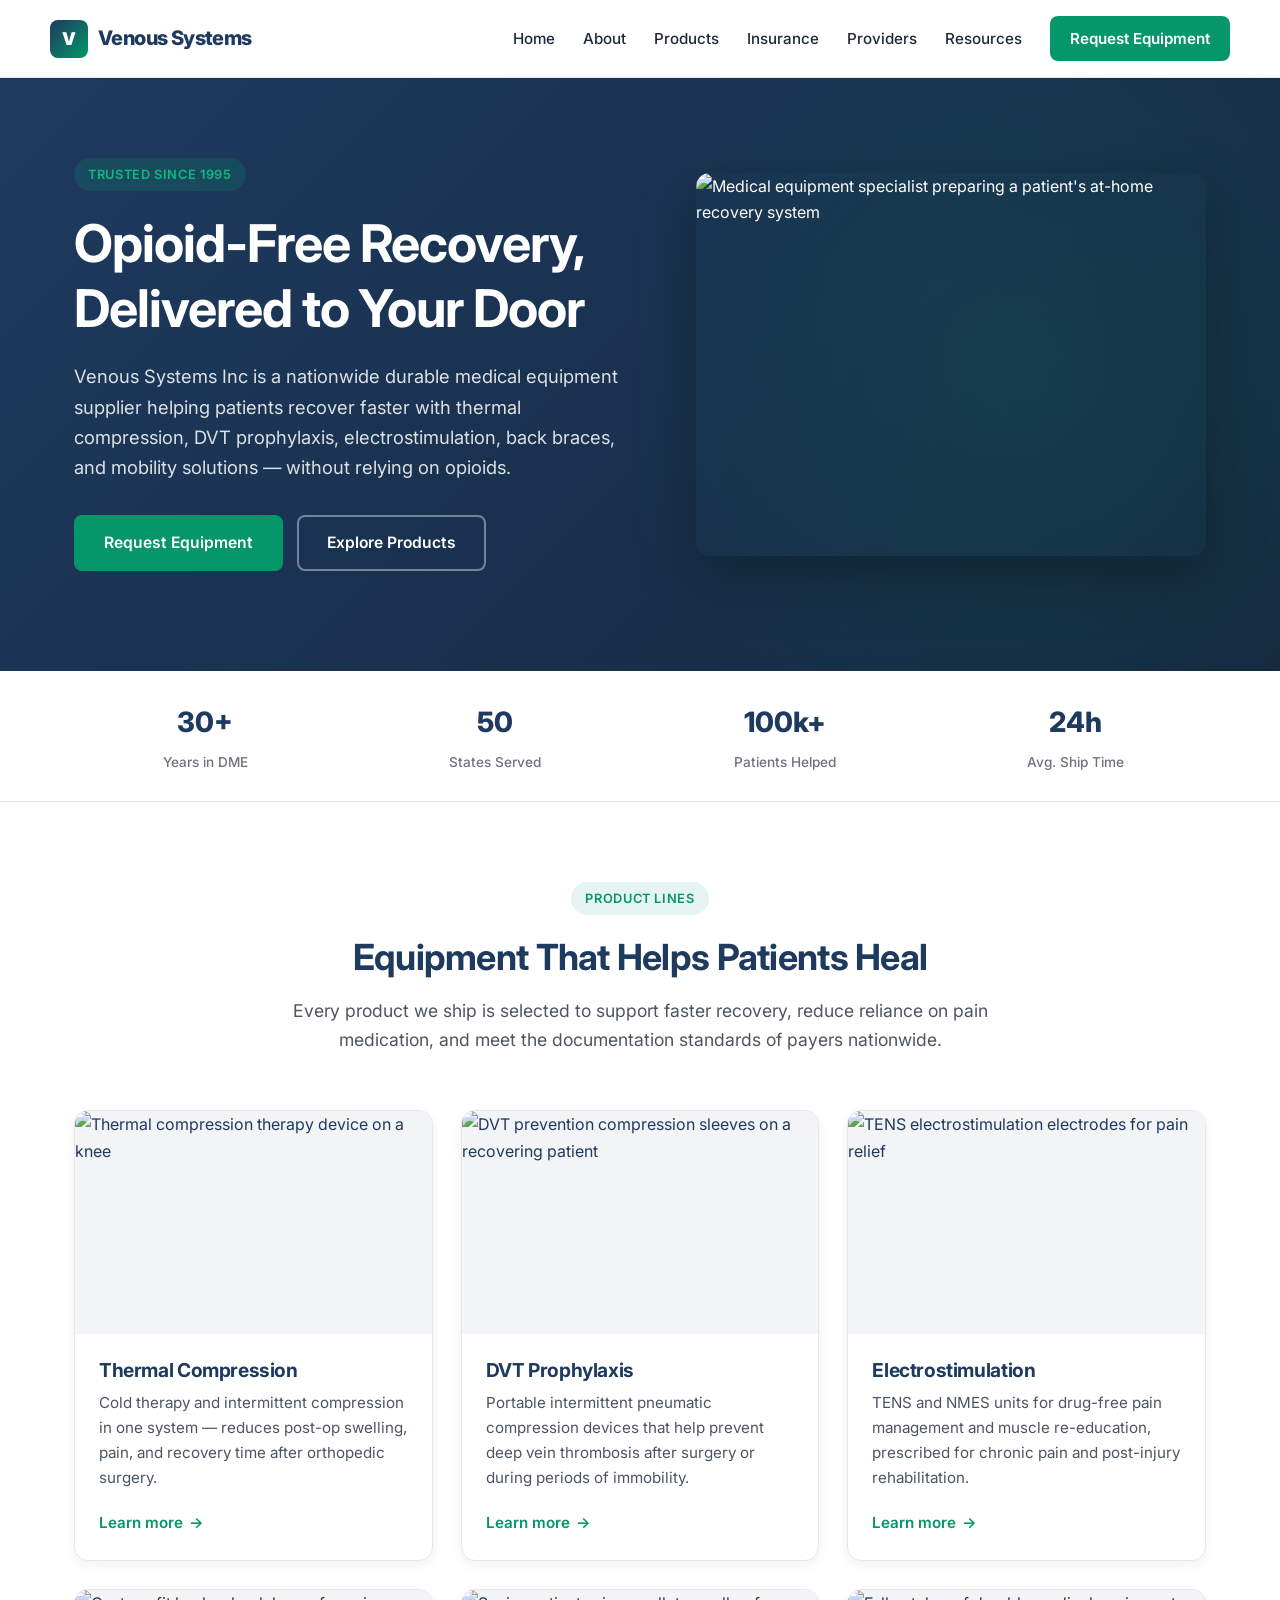
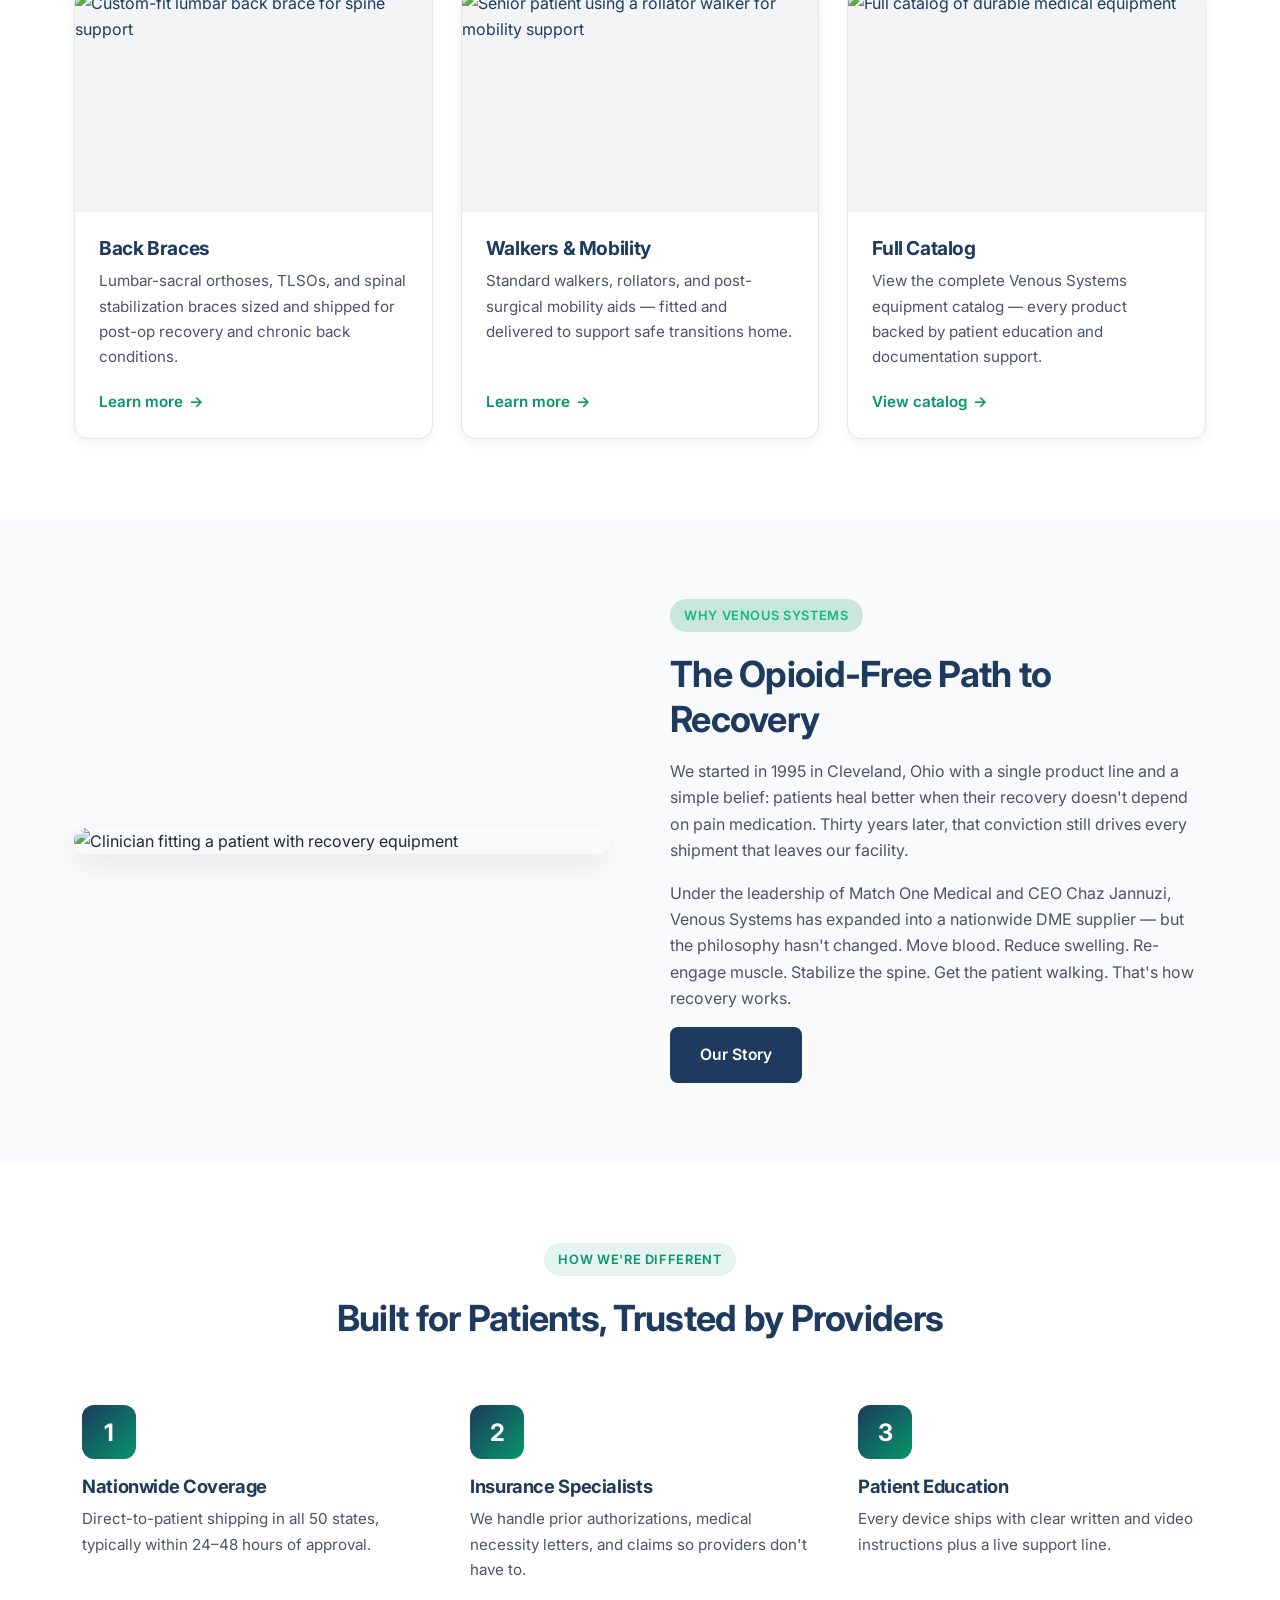
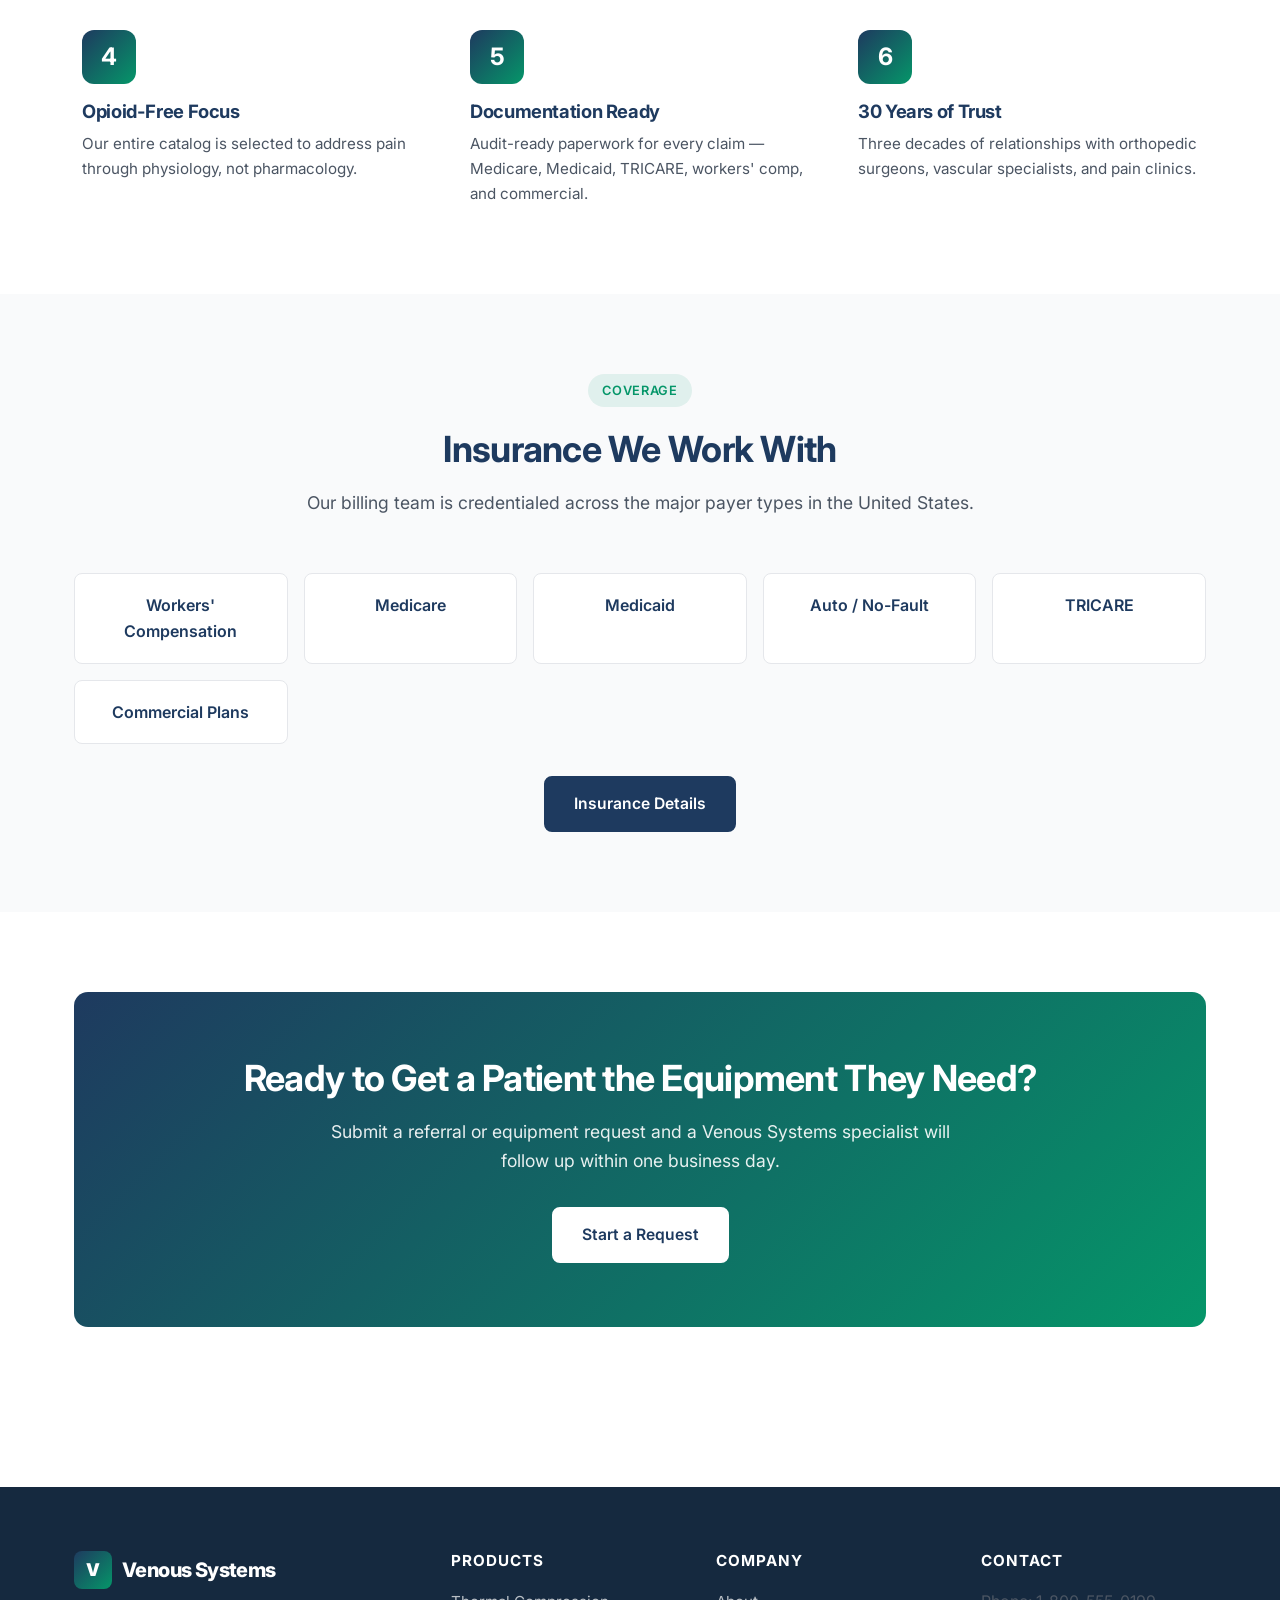
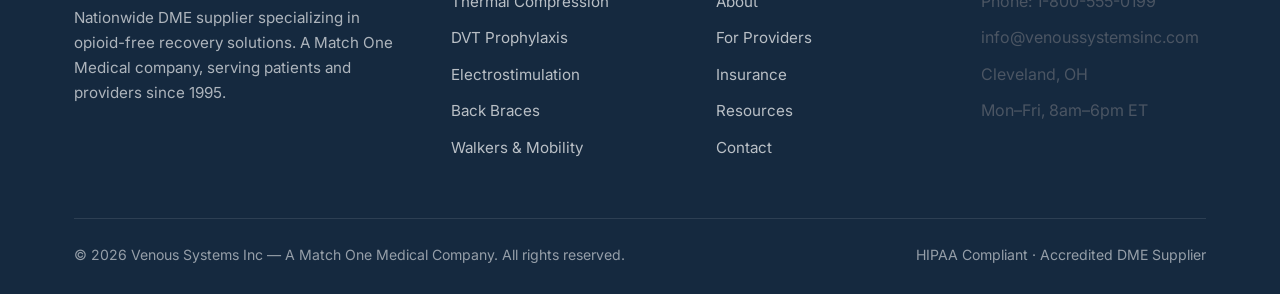
==== index.html @ 70a42956 "Add complete Venous Systems website - 12 pages, CSS, JS, SEO, Vercel config Co-Authored-By: Claude O" ====
<!DOCTYPE html>
<html lang="en">
<head>
<meta charset="UTF-8">
<meta name="viewport" content="width=device-width, initial-scale=1.0">
<title>Venous Systems Inc | Nationwide DME Supplier — Thermal Compression, DVT, TENS</title>
<meta name="description" content="Venous Systems Inc is a nationwide durable medical equipment (DME) supplier specializing in thermal compression, DVT prophylaxis, electrostimulation, back braces, and walkers. Opioid-free recovery solutions since 1995.">
<meta name="keywords" content="DME supplier, durable medical equipment, thermal compression therapy, DVT prophylaxis, TENS unit, NMES, back braces, walkers, workers comp DME, Medicare DME, opioid-free recovery">
<meta name="robots" content="index, follow">
<meta name="author" content="Venous Systems Inc">
<link rel="canonical" href="https://venoussystemsinc.com/">

<meta property="og:type" content="website">
<meta property="og:url" content="https://venoussystemsinc.com/">
<meta property="og:title" content="Venous Systems Inc | Nationwide DME Supplier">
<meta property="og:description" content="Opioid-free recovery solutions. Thermal compression, DVT prophylaxis, TENS/NMES, back braces, and walkers delivered nationwide.">
<meta property="og:image" content="https://images.unsplash.com/photo-1581595220892-b0739db3ba8c?w=1200&q=80">

<meta name="twitter:card" content="summary_large_image">
<meta name="twitter:title" content="Venous Systems Inc | Nationwide DME Supplier">
<meta name="twitter:description" content="Opioid-free recovery solutions for patients and providers nationwide.">
<meta name="twitter:image" content="https://images.unsplash.com/photo-1581595220892-b0739db3ba8c?w=1200&q=80">

<link rel="preconnect" href="https://fonts.googleapis.com">
<link rel="preconnect" href="https://fonts.gstatic.com" crossorigin>
<link href="https://fonts.googleapis.com/css2?family=Inter:wght@400;500;600;700;800&display=swap" rel="stylesheet">
<link rel="stylesheet" href="/css/style.css">

<script type="application/ld+json">
{
  "@context": "https://schema.org",
  "@type": "MedicalBusiness",
  "name": "Venous Systems Inc",
  "alternateName": "Venous Systems",
  "url": "https://venoussystemsinc.com",
  "logo": "https://venoussystemsinc.com/images/logo.png",
  "description": "Nationwide durable medical equipment supplier specializing in thermal compression, DVT prophylaxis, electrostimulation, back braces, and walkers.",
  "foundingDate": "1995",
  "foundingLocation": {
    "@type": "Place",
    "address": {
      "@type": "PostalAddress",
      "addressLocality": "Cleveland",
      "addressRegion": "OH",
      "addressCountry": "US"
    }
  },
  "parentOrganization": {
    "@type": "Organization",
    "name": "Match One Medical"
  },
  "areaServed": {
    "@type": "Country",
    "name": "United States"
  },
  "telephone": "+1-800-555-0199",
  "email": "info@venoussystemsinc.com",
  "medicalSpecialty": ["Orthopedics", "Vascular", "PhysicalTherapy", "PainManagement"]
}
</script>
</head>
<body>

<header class="header">
  <div class="container header-inner">
    <a href="/" class="logo">
      <span class="logo-mark">V</span>
      <span>Venous Systems</span>
    </a>
    <button class="menu-toggle" aria-label="Toggle menu" aria-expanded="false">
      <span></span><span></span><span></span>
    </button>
    <nav class="nav" aria-label="Main navigation">
      <a href="/">Home</a>
      <a href="/about/">About</a>
      <a href="/products/">Products</a>
      <a href="/insurance/">Insurance</a>
      <a href="/providers/">Providers</a>
      <a href="/blog/">Resources</a>
      <a href="/contact/" class="cta">Request Equipment</a>
    </nav>
  </div>
</header>

<section class="hero">
  <div class="container hero-inner">
    <div>
      <span class="eyebrow">Trusted Since 1995</span>
      <h1>Opioid-Free Recovery, Delivered to Your Door</h1>
      <p class="lead">Venous Systems Inc is a nationwide durable medical equipment supplier helping patients recover faster with thermal compression, DVT prophylaxis, electrostimulation, back braces, and mobility solutions — without relying on opioids.</p>
      <div class="hero-cta">
        <a href="/contact/" class="btn btn-primary">Request Equipment</a>
        <a href="/products/" class="btn btn-outline">Explore Products</a>
      </div>
    </div>
    <div class="hero-image">
      <img src="https://images.unsplash.com/photo-1631815587646-b85a1bb027e1?w=900&q=80" alt="Medical equipment specialist preparing a patient's at-home recovery system" loading="eager">
    </div>
  </div>
</section>

<div class="trust-bar">
  <div class="container trust-bar-inner">
    <div class="trust-item">
      <span class="stat">30+</span>
      <span class="label">Years in DME</span>
    </div>
    <div class="trust-item">
      <span class="stat">50</span>
      <span class="label">States Served</span>
    </div>
    <div class="trust-item">
      <span class="stat">100k+</span>
      <span class="label">Patients Helped</span>
    </div>
    <div class="trust-item">
      <span class="stat">24h</span>
      <span class="label">Avg. Ship Time</span>
    </div>
  </div>
</div>

<section class="section">
  <div class="container">
    <div class="section-header">
      <span class="eyebrow">Product Lines</span>
      <h2>Equipment That Helps Patients Heal</h2>
      <p>Every product we ship is selected to support faster recovery, reduce reliance on pain medication, and meet the documentation standards of payers nationwide.</p>
    </div>

    <div class="product-grid">
      <a href="/products/thermal-compression/" class="product-card">
        <div class="product-card-image">
          <img src="https://images.unsplash.com/photo-1532938911079-1b06ac7ceec7?w=600&q=80" alt="Thermal compression therapy device on a knee">
        </div>
        <div class="product-card-body">
          <h3>Thermal Compression</h3>
          <p>Cold therapy and intermittent compression in one system — reduces post-op swelling, pain, and recovery time after orthopedic surgery.</p>
          <span class="arrow-link">Learn more</span>
        </div>
      </a>

      <a href="/products/dvt-prophylaxis/" class="product-card">
        <div class="product-card-image">
          <img src="https://images.unsplash.com/photo-1559757175-5700dde675bc?w=600&q=80" alt="DVT prevention compression sleeves on a recovering patient">
        </div>
        <div class="product-card-body">
          <h3>DVT Prophylaxis</h3>
          <p>Portable intermittent pneumatic compression devices that help prevent deep vein thrombosis after surgery or during periods of immobility.</p>
          <span class="arrow-link">Learn more</span>
        </div>
      </a>

      <a href="/products/electrostimulation/" class="product-card">
        <div class="product-card-image">
          <img src="https://images.unsplash.com/photo-1576091160550-2173dba999ef?w=600&q=80" alt="TENS electrostimulation electrodes for pain relief">
        </div>
        <div class="product-card-body">
          <h3>Electrostimulation</h3>
          <p>TENS and NMES units for drug-free pain management and muscle re-education, prescribed for chronic pain and post-injury rehabilitation.</p>
          <span class="arrow-link">Learn more</span>
        </div>
      </a>

      <a href="/products/back-braces/" class="product-card">
        <div class="product-card-image">
          <img src="https://images.unsplash.com/photo-1606101273945-e9eba91c0dc4?w=600&q=80" alt="Custom-fit lumbar back brace for spine support">
        </div>
        <div class="product-card-body">
          <h3>Back Braces</h3>
          <p>Lumbar-sacral orthoses, TLSOs, and spinal stabilization braces sized and shipped for post-op recovery and chronic back conditions.</p>
          <span class="arrow-link">Learn more</span>
        </div>
      </a>

      <a href="/products/walkers/" class="product-card">
        <div class="product-card-image">
          <img src="https://images.unsplash.com/photo-1559131397-f94da358f7ca?w=600&q=80" alt="Senior patient using a rollator walker for mobility support">
        </div>
        <div class="product-card-body">
          <h3>Walkers & Mobility</h3>
          <p>Standard walkers, rollators, and post-surgical mobility aids — fitted and delivered to support safe transitions home.</p>
          <span class="arrow-link">Learn more</span>
        </div>
      </a>

      <a href="/products/" class="product-card">
        <div class="product-card-image">
          <img src="https://images.unsplash.com/photo-1505751172876-fa1923c5c528?w=600&q=80" alt="Full catalog of durable medical equipment">
        </div>
        <div class="product-card-body">
          <h3>Full Catalog</h3>
          <p>View the complete Venous Systems equipment catalog — every product backed by patient education and documentation support.</p>
          <span class="arrow-link">View catalog</span>
        </div>
      </a>
    </div>
  </div>
</section>

<section class="section section-alt">
  <div class="container">
    <div class="two-col">
      <img src="https://images.unsplash.com/photo-1576091160399-112ba8d25d1d?w=800&q=80" alt="Clinician fitting a patient with recovery equipment">
      <div>
        <span class="eyebrow">Why Venous Systems</span>
        <h2>The Opioid-Free Path to Recovery</h2>
        <p>We started in 1995 in Cleveland, Ohio with a single product line and a simple belief: patients heal better when their recovery doesn't depend on pain medication. Thirty years later, that conviction still drives every shipment that leaves our facility.</p>
        <p>Under the leadership of Match One Medical and CEO Chaz Jannuzi, Venous Systems has expanded into a nationwide DME supplier — but the philosophy hasn't changed. Move blood. Reduce swelling. Re-engage muscle. Stabilize the spine. Get the patient walking. That's how recovery works.</p>
        <a href="/about/" class="btn btn-secondary">Our Story</a>
      </div>
    </div>
  </div>
</section>

<section class="section">
  <div class="container">
    <div class="section-header">
      <span class="eyebrow">How We're Different</span>
      <h2>Built for Patients, Trusted by Providers</h2>
    </div>

    <div class="features">
      <div class="feature">
        <div class="feature-icon">1</div>
        <h3>Nationwide Coverage</h3>
        <p>Direct-to-patient shipping in all 50 states, typically within 24–48 hours of approval.</p>
      </div>
      <div class="feature">
        <div class="feature-icon">2</div>
        <h3>Insurance Specialists</h3>
        <p>We handle prior authorizations, medical necessity letters, and claims so providers don't have to.</p>
      </div>
      <div class="feature">
        <div class="feature-icon">3</div>
        <h3>Patient Education</h3>
        <p>Every device ships with clear written and video instructions plus a live support line.</p>
      </div>
      <div class="feature">
        <div class="feature-icon">4</div>
        <h3>Opioid-Free Focus</h3>
        <p>Our entire catalog is selected to address pain through physiology, not pharmacology.</p>
      </div>
      <div class="feature">
        <div class="feature-icon">5</div>
        <h3>Documentation Ready</h3>
        <p>Audit-ready paperwork for every claim — Medicare, Medicaid, TRICARE, workers' comp, and commercial.</p>
      </div>
      <div class="feature">
        <div class="feature-icon">6</div>
        <h3>30 Years of Trust</h3>
        <p>Three decades of relationships with orthopedic surgeons, vascular specialists, and pain clinics.</p>
      </div>
    </div>
  </div>
</section>

<section class="section section-alt">
  <div class="container">
    <div class="section-header">
      <span class="eyebrow">Coverage</span>
      <h2>Insurance We Work With</h2>
      <p>Our billing team is credentialed across the major payer types in the United States.</p>
    </div>
    <div class="insurance-bar">
      <div class="insurance-pill">Workers' Compensation</div>
      <div class="insurance-pill">Medicare</div>
      <div class="insurance-pill">Medicaid</div>
      <div class="insurance-pill">Auto / No-Fault</div>
      <div class="insurance-pill">TRICARE</div>
      <div class="insurance-pill">Commercial Plans</div>
    </div>
    <div style="text-align:center; margin-top:32px;">
      <a href="/insurance/" class="btn btn-secondary">Insurance Details</a>
    </div>
  </div>
</section>

<section class="section">
  <div class="container">
    <div class="cta-block">
      <h2>Ready to Get a Patient the Equipment They Need?</h2>
      <p>Submit a referral or equipment request and a Venous Systems specialist will follow up within one business day.</p>
      <a href="/contact/" class="btn btn-primary">Start a Request</a>
    </div>
  </div>
</section>

<footer class="footer">
  <div class="container">
    <div class="footer-grid">
      <div class="footer-brand">
        <div class="logo">
          <span class="logo-mark">V</span>
          <span>Venous Systems</span>
        </div>
        <p>Nationwide DME supplier specializing in opioid-free recovery solutions. A Match One Medical company, serving patients and providers since 1995.</p>
      </div>
      <div>
        <h4>Products</h4>
        <ul>
          <li><a href="/products/thermal-compression/">Thermal Compression</a></li>
          <li><a href="/products/dvt-prophylaxis/">DVT Prophylaxis</a></li>
          <li><a href="/products/electrostimulation/">Electrostimulation</a></li>
          <li><a href="/products/back-braces/">Back Braces</a></li>
          <li><a href="/products/walkers/">Walkers & Mobility</a></li>
        </ul>
      </div>
      <div>
        <h4>Company</h4>
        <ul>
          <li><a href="/about/">About</a></li>
          <li><a href="/providers/">For Providers</a></li>
          <li><a href="/insurance/">Insurance</a></li>
          <li><a href="/blog/">Resources</a></li>
          <li><a href="/contact/">Contact</a></li>
        </ul>
      </div>
      <div>
        <h4>Contact</h4>
        <ul>
          <li>Phone: 1-800-555-0199</li>
          <li>info@venoussystemsinc.com</li>
          <li>Cleveland, OH</li>
          <li>Mon–Fri, 8am–6pm ET</li>
        </ul>
      </div>
    </div>
    <div class="footer-bottom">
      <span>© <span class="current-year">2026</span> Venous Systems Inc — A Match One Medical Company. All rights reserved.</span>
      <span>HIPAA Compliant · Accredited DME Supplier</span>
    </div>
  </div>
</footer>

<script src="/js/main.js"></script>
</body>
</html>
---- css/style.css ----
/* Venous Systems Inc - Main Stylesheet */

:root {
  --primary: #1e3a5f;
  --primary-dark: #15293f;
  --primary-light: #2c547f;
  --accent: #059669;
  --accent-dark: #047857;
  --accent-light: #10b981;
  --text: #1f2937;
  --text-light: #4b5563;
  --muted: #6b7280;
  --bg: #ffffff;
  --bg-alt: #f9fafb;
  --bg-soft: #f3f4f6;
  --border: #e5e7eb;
  --shadow-sm: 0 1px 2px rgba(0,0,0,0.04);
  --shadow: 0 4px 12px rgba(0,0,0,0.06);
  --shadow-lg: 0 10px 30px rgba(0,0,0,0.08);
  --radius: 8px;
  --radius-lg: 14px;
  --container: 1180px;
  --font: 'Inter', -apple-system, BlinkMacSystemFont, 'Segoe UI', Roboto, sans-serif;
}

* { margin: 0; padding: 0; box-sizing: border-box; }

html { scroll-behavior: smooth; -webkit-text-size-adjust: 100%; }

body {
  font-family: var(--font);
  color: var(--text);
  background: var(--bg);
  line-height: 1.65;
  font-size: 16px;
  -webkit-font-smoothing: antialiased;
  -moz-osx-font-smoothing: grayscale;
}

img { max-width: 100%; height: auto; display: block; }

a { color: var(--primary); text-decoration: none; transition: color 0.2s; }
a:hover { color: var(--accent); }

.container {
  max-width: var(--container);
  margin: 0 auto;
  padding: 0 24px;
}

h1, h2, h3, h4, h5, h6 {
  font-weight: 700;
  line-height: 1.25;
  color: var(--primary);
  letter-spacing: -0.02em;
}

h1 { font-size: clamp(2rem, 4.5vw, 3.25rem); margin-bottom: 1rem; }
h2 { font-size: clamp(1.6rem, 3vw, 2.25rem); margin-bottom: 1rem; }
h3 { font-size: 1.35rem; margin-bottom: 0.75rem; }
h4 { font-size: 1.1rem; margin-bottom: 0.5rem; }

p { margin-bottom: 1rem; color: var(--text-light); }

ul, ol { margin: 0 0 1rem 1.25rem; color: var(--text-light); }
li { margin-bottom: 0.4rem; }

/* ---------- HEADER ---------- */
.header {
  background: #fff;
  border-bottom: 1px solid var(--border);
  position: sticky;
  top: 0;
  z-index: 100;
  box-shadow: var(--shadow-sm);
}

.header-inner {
  display: flex;
  align-items: center;
  justify-content: space-between;
  padding: 16px 0;
}

.logo {
  display: flex;
  align-items: center;
  gap: 10px;
  font-weight: 800;
  font-size: 1.25rem;
  color: var(--primary);
  letter-spacing: -0.03em;
}

.logo-mark {
  width: 38px;
  height: 38px;
  background: linear-gradient(135deg, var(--primary), var(--accent));
  border-radius: 8px;
  display: flex;
  align-items: center;
  justify-content: center;
  color: #fff;
  font-weight: 900;
  font-size: 1.1rem;
}

.nav { display: flex; align-items: center; gap: 28px; }

.nav a {
  color: var(--text);
  font-weight: 500;
  font-size: 0.95rem;
  position: relative;
}

.nav a:hover { color: var(--primary); }

.nav .cta {
  background: var(--accent);
  color: #fff;
  padding: 10px 20px;
  border-radius: var(--radius);
  font-weight: 600;
}

.nav .cta:hover {
  background: var(--accent-dark);
  color: #fff;
}

.menu-toggle {
  display: none;
  background: none;
  border: none;
  cursor: pointer;
  padding: 8px;
}

.menu-toggle span {
  display: block;
  width: 24px;
  height: 2px;
  background: var(--primary);
  margin: 5px 0;
  transition: 0.3s;
}

/* ---------- BUTTONS ---------- */
.btn {
  display: inline-block;
  padding: 13px 28px;
  border-radius: var(--radius);
  font-weight: 600;
  font-size: 0.98rem;
  transition: all 0.2s;
  border: 2px solid transparent;
  cursor: pointer;
  text-align: center;
}

.btn-primary {
  background: var(--accent);
  color: #fff;
  border-color: var(--accent);
}
.btn-primary:hover {
  background: var(--accent-dark);
  border-color: var(--accent-dark);
  color: #fff;
  transform: translateY(-1px);
  box-shadow: var(--shadow);
}

.btn-outline {
  background: transparent;
  color: #fff;
  border-color: rgba(255,255,255,0.4);
}
.btn-outline:hover {
  background: rgba(255,255,255,0.1);
  border-color: #fff;
  color: #fff;
}

.btn-secondary {
  background: var(--primary);
  color: #fff;
  border-color: var(--primary);
}
.btn-secondary:hover {
  background: var(--primary-dark);
  color: #fff;
}

/* ---------- HERO ---------- */
.hero {
  background: linear-gradient(135deg, var(--primary) 0%, var(--primary-dark) 100%);
  color: #fff;
  padding: 80px 0 100px;
  position: relative;
  overflow: hidden;
}

.hero::before {
  content: '';
  position: absolute;
  top: -50%;
  right: -10%;
  width: 60%;
  height: 200%;
  background: radial-gradient(circle, rgba(5,150,105,0.15) 0%, transparent 60%);
  pointer-events: none;
}

.hero-inner {
  display: grid;
  grid-template-columns: 1.1fr 1fr;
  gap: 60px;
  align-items: center;
  position: relative;
}

.hero h1 { color: #fff; margin-bottom: 1.25rem; }

.hero .lead {
  font-size: 1.15rem;
  color: rgba(255,255,255,0.85);
  margin-bottom: 2rem;
  max-width: 560px;
}

.hero-cta { display: flex; gap: 14px; flex-wrap: wrap; }

.hero-image {
  border-radius: var(--radius-lg);
  overflow: hidden;
  box-shadow: 0 20px 60px rgba(0,0,0,0.3);
}

.hero-image img {
  width: 100%;
  height: 100%;
  object-fit: cover;
  aspect-ratio: 4/3;
}

.eyebrow {
  display: inline-block;
  background: rgba(5,150,105,0.2);
  color: var(--accent-light);
  padding: 6px 14px;
  border-radius: 999px;
  font-size: 0.8rem;
  font-weight: 600;
  letter-spacing: 0.05em;
  text-transform: uppercase;
  margin-bottom: 1.25rem;
}

/* ---------- SECTIONS ---------- */
.section { padding: 80px 0; }
.section-alt { background: var(--bg-alt); }

.section-header {
  text-align: center;
  max-width: 720px;
  margin: 0 auto 56px;
}

.section-header .eyebrow {
  background: rgba(5,150,105,0.1);
  color: var(--accent);
}

.section-header p {
  font-size: 1.1rem;
  margin-top: 0.5rem;
}

/* ---------- TRUST BAR ---------- */
.trust-bar {
  background: #fff;
  border-bottom: 1px solid var(--border);
  padding: 28px 0;
}

.trust-bar-inner {
  display: grid;
  grid-template-columns: repeat(4, 1fr);
  gap: 28px;
  text-align: center;
}

.trust-item {
  display: flex;
  flex-direction: column;
  align-items: center;
  gap: 6px;
}

.trust-item .stat {
  font-size: 1.75rem;
  font-weight: 800;
  color: var(--primary);
}

.trust-item .label {
  font-size: 0.85rem;
  color: var(--muted);
  font-weight: 500;
}

/* ---------- PRODUCT GRID ---------- */
.product-grid {
  display: grid;
  grid-template-columns: repeat(auto-fit, minmax(280px, 1fr));
  gap: 28px;
}

.product-card {
  background: #fff;
  border-radius: var(--radius-lg);
  overflow: hidden;
  box-shadow: var(--shadow);
  transition: all 0.3s;
  border: 1px solid var(--border);
  display: flex;
  flex-direction: column;
}

.product-card:hover {
  transform: translateY(-4px);
  box-shadow: var(--shadow-lg);
  border-color: var(--accent);
}

.product-card-image {
  aspect-ratio: 16/10;
  overflow: hidden;
  background: var(--bg-soft);
}

.product-card-image img {
  width: 100%;
  height: 100%;
  object-fit: cover;
  transition: transform 0.4s;
}

.product-card:hover .product-card-image img {
  transform: scale(1.05);
}

.product-card-body {
  padding: 24px;
  flex: 1;
  display: flex;
  flex-direction: column;
}

.product-card h3 {
  margin-bottom: 0.5rem;
  font-size: 1.2rem;
}

.product-card p {
  font-size: 0.95rem;
  margin-bottom: 1.25rem;
  flex: 1;
}

.product-card .arrow-link {
  color: var(--accent);
  font-weight: 600;
  font-size: 0.95rem;
  display: inline-flex;
  align-items: center;
  gap: 6px;
}

.product-card .arrow-link::after {
  content: '→';
  transition: transform 0.2s;
}

.product-card:hover .arrow-link::after {
  transform: translateX(4px);
}

/* ---------- FEATURES ---------- */
.features {
  display: grid;
  grid-template-columns: repeat(auto-fit, minmax(260px, 1fr));
  gap: 32px;
}

.feature {
  text-align: left;
  padding: 8px;
}

.feature-icon {
  width: 54px;
  height: 54px;
  border-radius: 12px;
  background: linear-gradient(135deg, var(--primary), var(--accent));
  display: flex;
  align-items: center;
  justify-content: center;
  color: #fff;
  font-size: 1.5rem;
  margin-bottom: 16px;
  font-weight: 700;
}

.feature h3 {
  font-size: 1.15rem;
  margin-bottom: 0.5rem;
}

.feature p {
  font-size: 0.95rem;
  margin: 0;
}

/* ---------- TWO COLUMN ---------- */
.two-col {
  display: grid;
  grid-template-columns: 1fr 1fr;
  gap: 60px;
  align-items: center;
}

.two-col img {
  border-radius: var(--radius-lg);
  box-shadow: var(--shadow-lg);
}

.two-col h2 { margin-bottom: 1rem; }

/* ---------- INSURANCE BAR ---------- */
.insurance-bar {
  display: grid;
  grid-template-columns: repeat(auto-fit, minmax(180px, 1fr));
  gap: 16px;
}

.insurance-pill {
  background: #fff;
  border: 1px solid var(--border);
  border-radius: var(--radius);
  padding: 18px 20px;
  text-align: center;
  font-weight: 600;
  color: var(--primary);
  transition: all 0.2s;
}

.insurance-pill:hover {
  border-color: var(--accent);
  color: var(--accent);
  transform: translateY(-2px);
  box-shadow: var(--shadow);
}

/* ---------- CTA BLOCK ---------- */
.cta-block {
  background: linear-gradient(135deg, var(--primary), var(--accent));
  color: #fff;
  padding: 64px 48px;
  border-radius: var(--radius-lg);
  text-align: center;
}

.cta-block h2 {
  color: #fff;
  margin-bottom: 1rem;
}

.cta-block p {
  color: rgba(255,255,255,0.9);
  font-size: 1.1rem;
  margin-bottom: 2rem;
  max-width: 640px;
  margin-left: auto;
  margin-right: auto;
}

.cta-block .btn-primary {
  background: #fff;
  color: var(--primary);
  border-color: #fff;
}
.cta-block .btn-primary:hover {
  background: var(--bg-alt);
  color: var(--primary);
}

/* ---------- PAGE HEADER ---------- */
.page-header {
  background: linear-gradient(135deg, var(--primary) 0%, var(--primary-dark) 100%);
  color: #fff;
  padding: 80px 0 60px;
  position: relative;
  overflow: hidden;
}

.page-header::before {
  content: '';
  position: absolute;
  inset: 0;
  background: radial-gradient(ellipse at top right, rgba(5,150,105,0.18), transparent 55%);
  pointer-events: none;
}

.page-header h1 { color: #fff; }
.page-header p {
  color: rgba(255,255,255,0.85);
  font-size: 1.15rem;
  max-width: 720px;
}

.breadcrumb {
  font-size: 0.9rem;
  color: rgba(255,255,255,0.7);
  margin-bottom: 1rem;
}
.breadcrumb a { color: rgba(255,255,255,0.85); }
.breadcrumb a:hover { color: #fff; }

/* ---------- CONTENT ---------- */
.content {
  max-width: 820px;
  margin: 0 auto;
}

.content h2 { margin-top: 2.5rem; }
.content h3 { margin-top: 2rem; color: var(--primary); }
.content p { font-size: 1.05rem; }
.content ul li { font-size: 1.05rem; }

.content img {
  border-radius: var(--radius-lg);
  margin: 2rem 0;
  box-shadow: var(--shadow);
}

.callout {
  background: var(--bg-alt);
  border-left: 4px solid var(--accent);
  padding: 24px 28px;
  border-radius: var(--radius);
  margin: 2rem 0;
}

.callout strong { color: var(--primary); }

/* ---------- FORM ---------- */
.form-grid {
  display: grid;
  grid-template-columns: 1fr 1fr;
  gap: 16px;
}

.form-group { margin-bottom: 18px; }
.form-group.full { grid-column: 1 / -1; }

.form-group label {
  display: block;
  font-weight: 600;
  color: var(--primary);
  margin-bottom: 6px;
  font-size: 0.92rem;
}

.form-group input,
.form-group select,
.form-group textarea {
  width: 100%;
  padding: 12px 14px;
  border: 1px solid var(--border);
  border-radius: var(--radius);
  font-family: inherit;
  font-size: 1rem;
  background: #fff;
  transition: border-color 0.2s, box-shadow 0.2s;
}

.form-group input:focus,
.form-group select:focus,
.form-group textarea:focus {
  outline: none;
  border-color: var(--accent);
  box-shadow: 0 0 0 3px rgba(5,150,105,0.15);
}

.form-group textarea {
  min-height: 130px;
  resize: vertical;
}

/* ---------- CONTACT GRID ---------- */
.contact-grid {
  display: grid;
  grid-template-columns: 1fr 1.2fr;
  gap: 56px;
}

.contact-info-card {
  background: var(--bg-alt);
  padding: 32px;
  border-radius: var(--radius-lg);
  border: 1px solid var(--border);
}

.contact-info-card h3 {
  margin-bottom: 1.25rem;
  font-size: 1.15rem;
}

.contact-info-card .info-row {
  display: flex;
  gap: 14px;
  align-items: flex-start;
  margin-bottom: 18px;
  padding-bottom: 18px;
  border-bottom: 1px solid var(--border);
}

.contact-info-card .info-row:last-child {
  border-bottom: none;
  margin-bottom: 0;
  padding-bottom: 0;
}

.info-icon {
  width: 38px;
  height: 38px;
  background: var(--primary);
  color: #fff;
  border-radius: 8px;
  display: flex;
  align-items: center;
  justify-content: center;
  flex-shrink: 0;
  font-weight: 700;
}

.info-row .label {
  display: block;
  font-size: 0.82rem;
  color: var(--muted);
  text-transform: uppercase;
  letter-spacing: 0.04em;
  margin-bottom: 2px;
  font-weight: 600;
}

.info-row .value {
  color: var(--text);
  font-weight: 500;
}

/* ---------- BLOG ---------- */
.blog-grid {
  display: grid;
  grid-template-columns: repeat(auto-fit, minmax(320px, 1fr));
  gap: 28px;
}

.blog-card {
  background: #fff;
  border: 1px solid var(--border);
  border-radius: var(--radius-lg);
  overflow: hidden;
  transition: all 0.3s;
}

.blog-card:hover {
  transform: translateY(-4px);
  box-shadow: var(--shadow-lg);
  border-color: var(--accent);
}

.blog-card-image {
  aspect-ratio: 16/9;
  overflow: hidden;
  background: var(--bg-soft);
}

.blog-card-image img {
  width: 100%;
  height: 100%;
  object-fit: cover;
}

.blog-card-body { padding: 24px; }

.blog-card .meta {
  font-size: 0.82rem;
  color: var(--muted);
  margin-bottom: 8px;
  text-transform: uppercase;
  letter-spacing: 0.04em;
  font-weight: 600;
}

.blog-card h3 {
  font-size: 1.15rem;
  margin-bottom: 0.6rem;
}

.blog-card p {
  font-size: 0.95rem;
  margin-bottom: 0;
}

/* ---------- FAQ ---------- */
.faq-item {
  background: #fff;
  border: 1px solid var(--border);
  border-radius: var(--radius);
  padding: 20px 24px;
  margin-bottom: 14px;
}

.faq-item h3 {
  font-size: 1.05rem;
  margin-bottom: 0.4rem;
  color: var(--primary);
}

.faq-item p {
  font-size: 0.98rem;
  margin: 0;
}

/* ---------- FOOTER ---------- */
.footer {
  background: var(--primary-dark);
  color: rgba(255,255,255,0.75);
  padding: 64px 0 28px;
  margin-top: 80px;
}

.footer-grid {
  display: grid;
  grid-template-columns: 1.5fr 1fr 1fr 1fr;
  gap: 40px;
  margin-bottom: 48px;
}

.footer h4 {
  color: #fff;
  font-size: 0.95rem;
  text-transform: uppercase;
  letter-spacing: 0.06em;
  margin-bottom: 18px;
}

.footer ul { list-style: none; margin: 0; padding: 0; }
.footer li { margin-bottom: 10px; }

.footer a {
  color: rgba(255,255,255,0.7);
  font-size: 0.95rem;
}

.footer a:hover { color: #fff; }

.footer-brand .logo { color: #fff; margin-bottom: 16px; }
.footer-brand p { color: rgba(255,255,255,0.65); font-size: 0.95rem; }

.footer-bottom {
  border-top: 1px solid rgba(255,255,255,0.1);
  padding-top: 24px;
  display: flex;
  justify-content: space-between;
  flex-wrap: wrap;
  gap: 12px;
  font-size: 0.88rem;
  color: rgba(255,255,255,0.55);
}

/* ---------- RESPONSIVE ---------- */
@media (max-width: 960px) {
  .hero-inner,
  .two-col,
  .contact-grid { grid-template-columns: 1fr; gap: 40px; }
  .trust-bar-inner { grid-template-columns: repeat(2, 1fr); gap: 18px; }
  .footer-grid { grid-template-columns: 1fr 1fr; gap: 32px; }
  .section { padding: 60px 0; }
  .hero { padding: 60px 0 70px; }
}

@media (max-width: 720px) {
  .menu-toggle { display: block; }
  .nav {
    display: none;
    position: absolute;
    top: 100%;
    left: 0;
    right: 0;
    background: #fff;
    flex-direction: column;
    gap: 0;
    border-top: 1px solid var(--border);
    box-shadow: var(--shadow);
    padding: 12px 0;
  }
  .nav.open { display: flex; }
  .nav a {
    width: 100%;
    padding: 12px 24px;
    border-bottom: 1px solid var(--border);
  }
  .nav .cta { margin: 12px 24px; text-align: center; }
  .form-grid { grid-template-columns: 1fr; }
  .footer-grid { grid-template-columns: 1fr; }
  .cta-block { padding: 44px 24px; }
  h1 { font-size: 2rem; }
  h2 { font-size: 1.5rem; }
}

@media (max-width: 480px) {
  .trust-bar-inner { grid-template-columns: 1fr 1fr; }
  .hero-cta { flex-direction: column; }
  .hero-cta .btn { width: 100%; }
  .container { padding: 0 18px; }
}
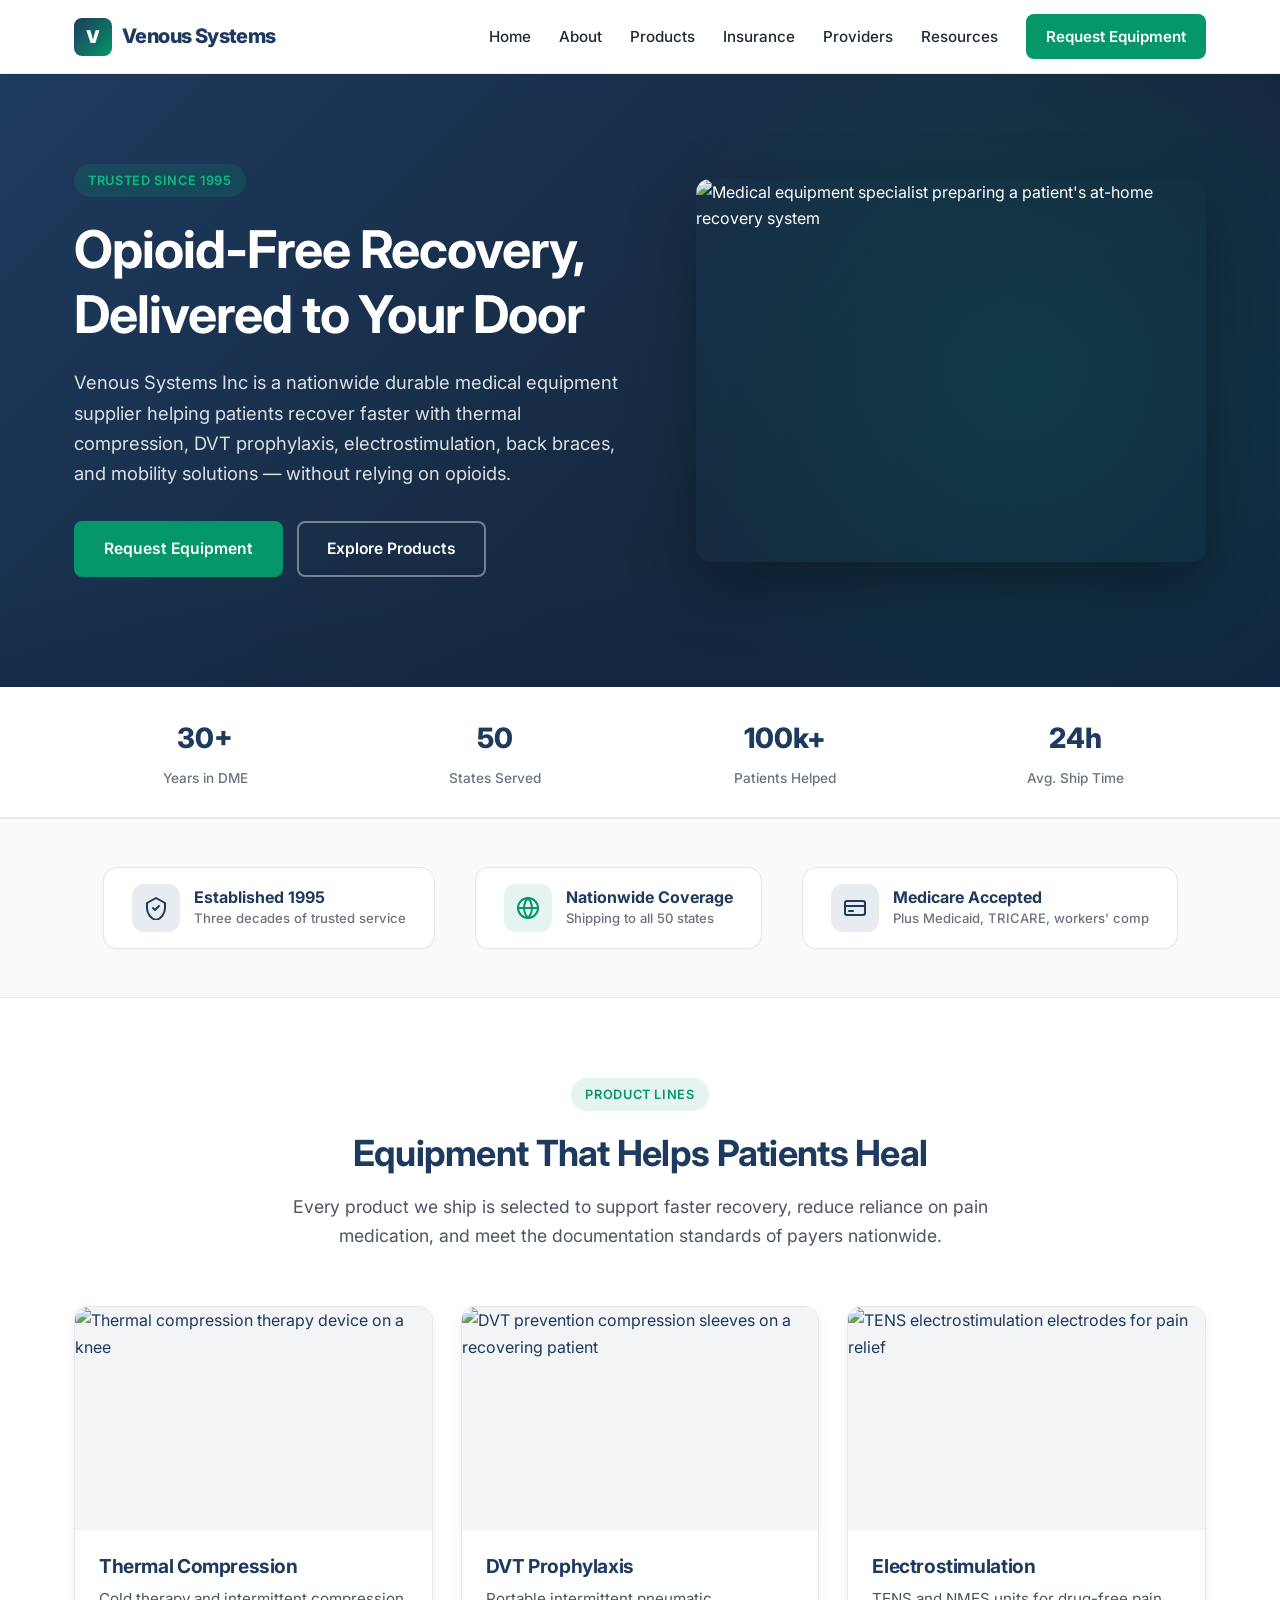
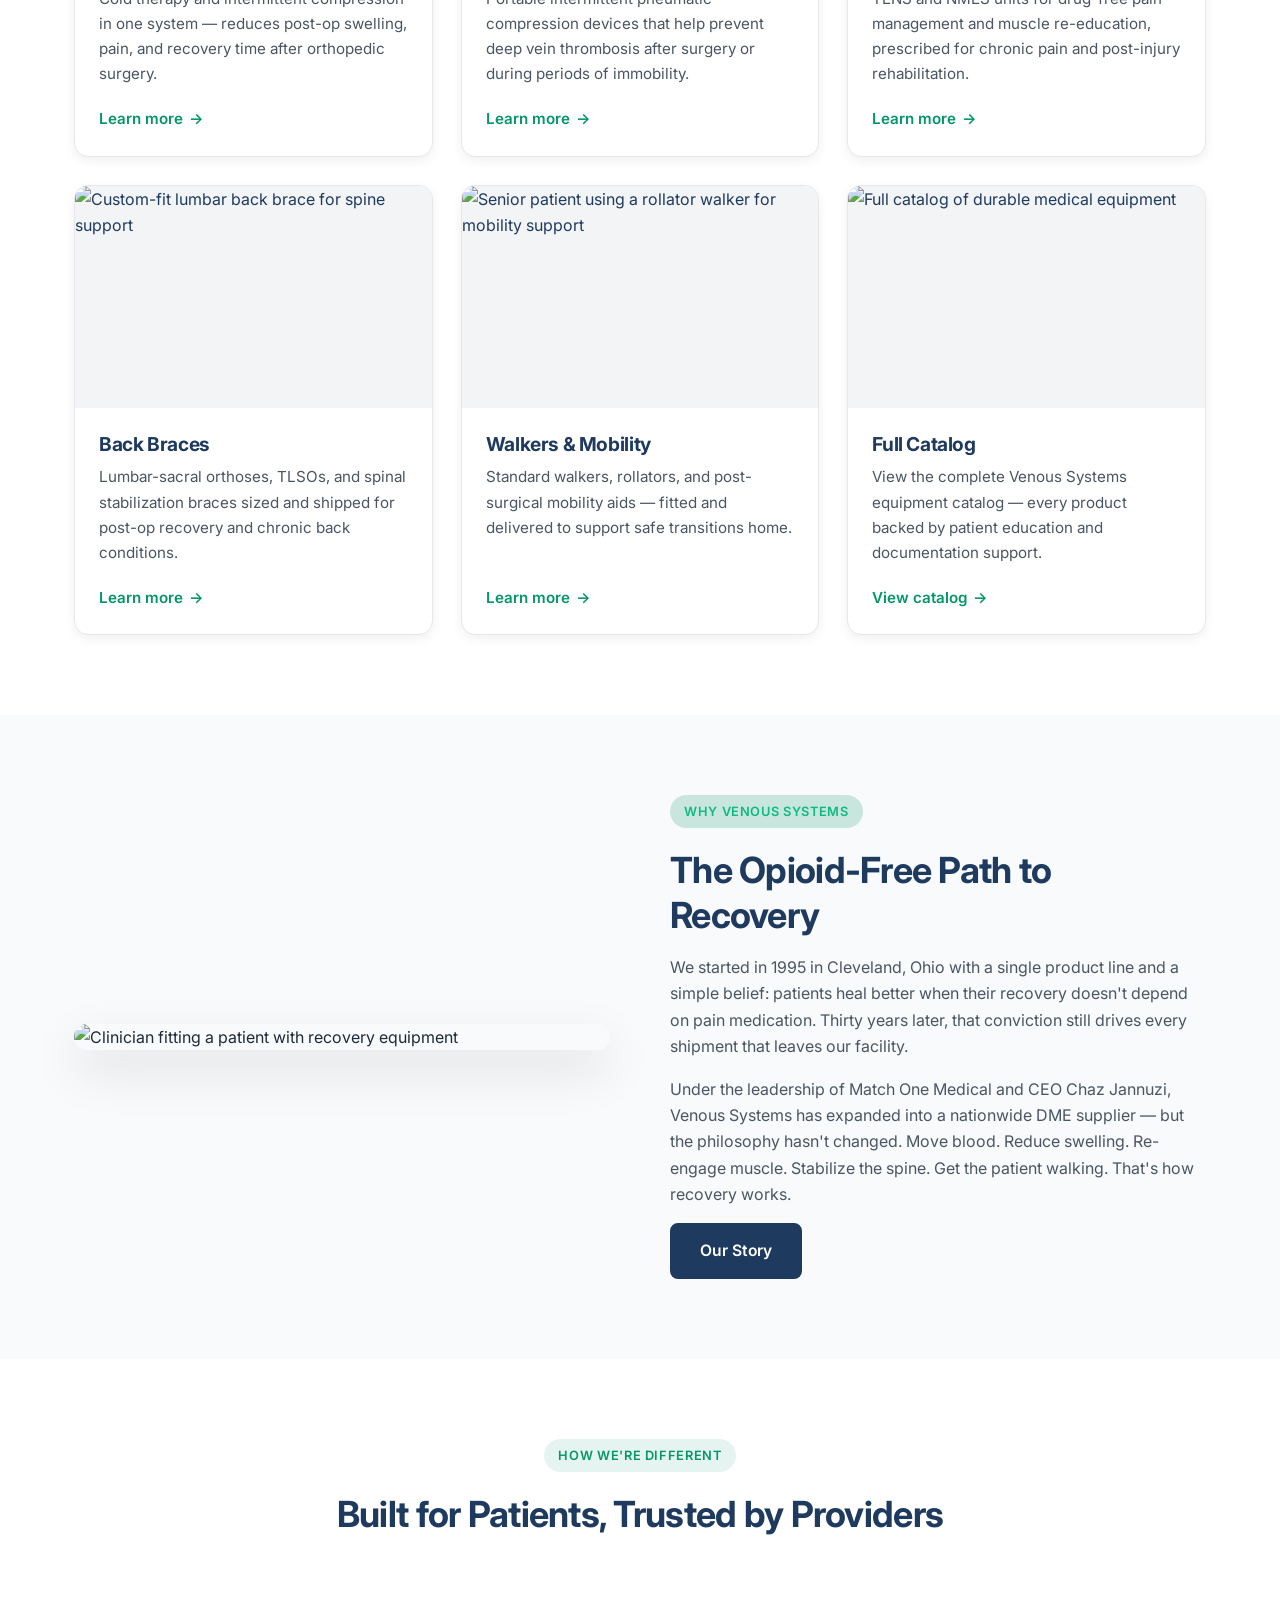
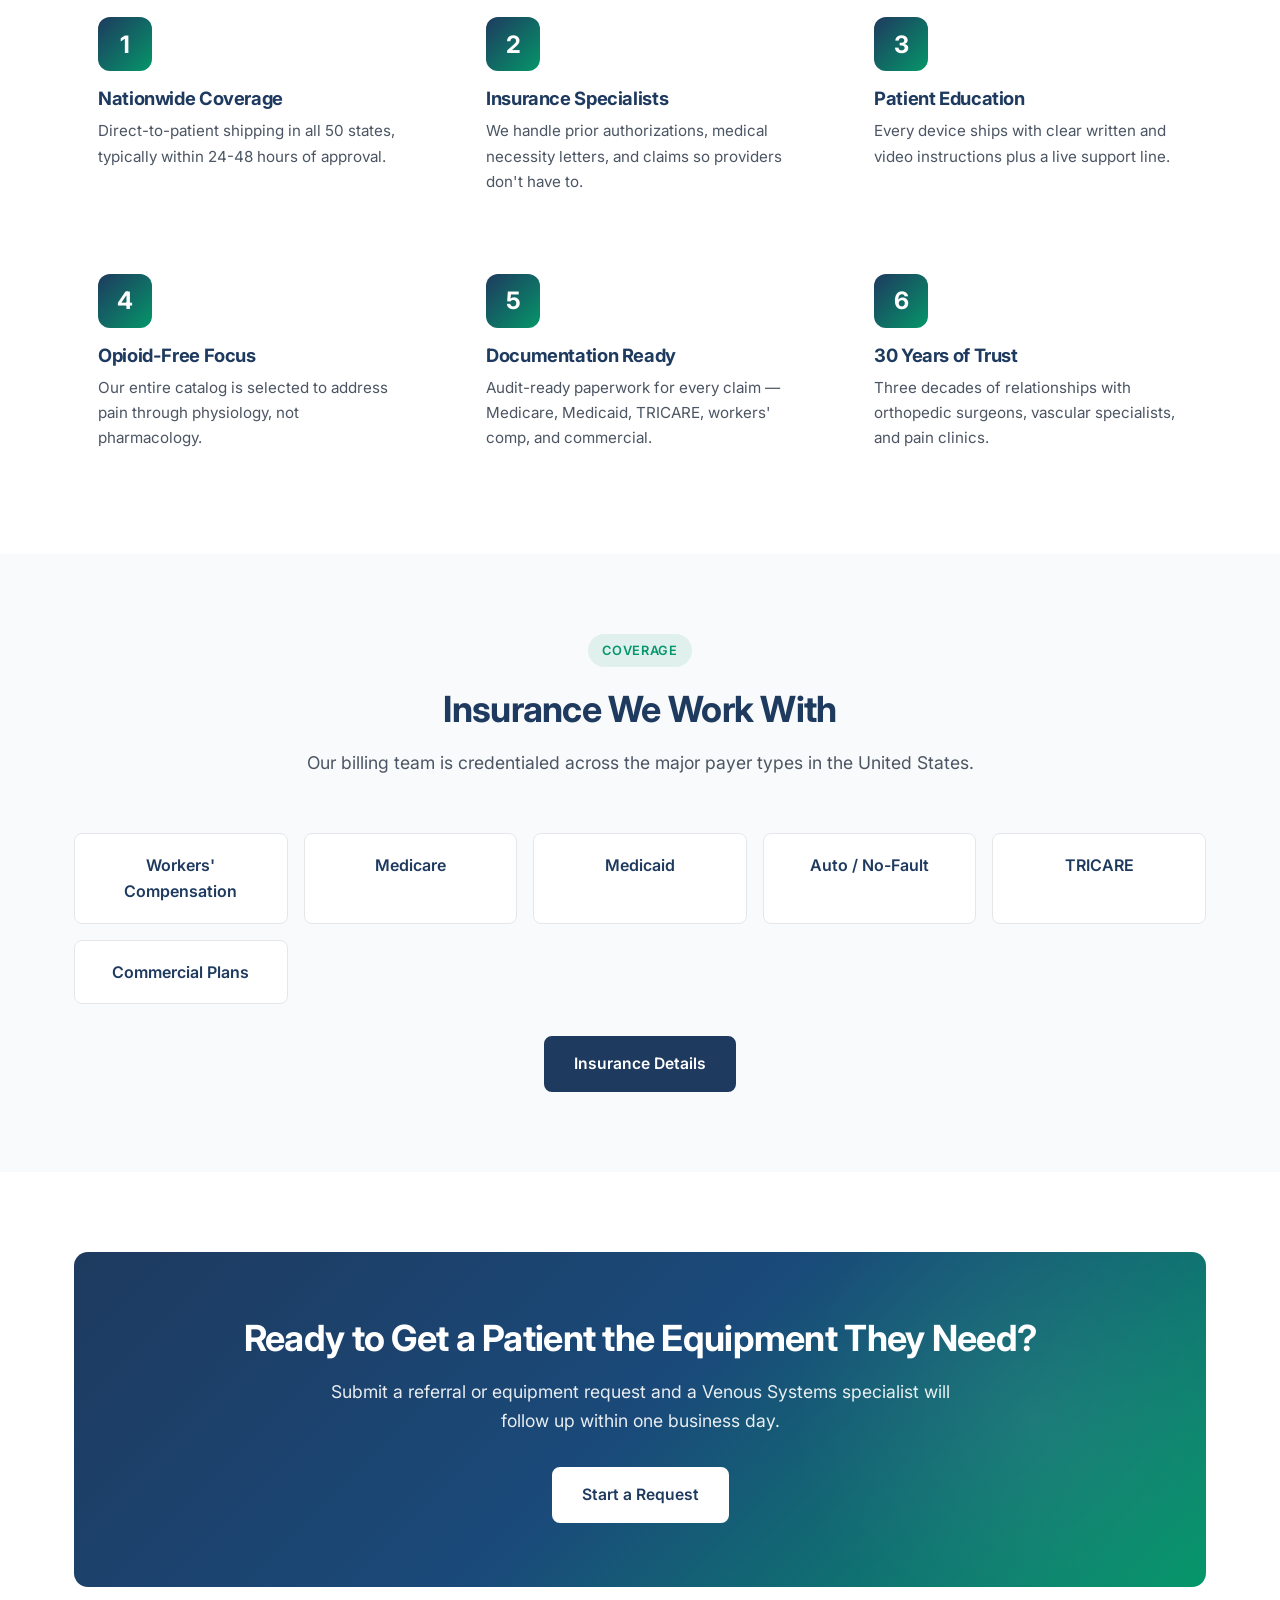
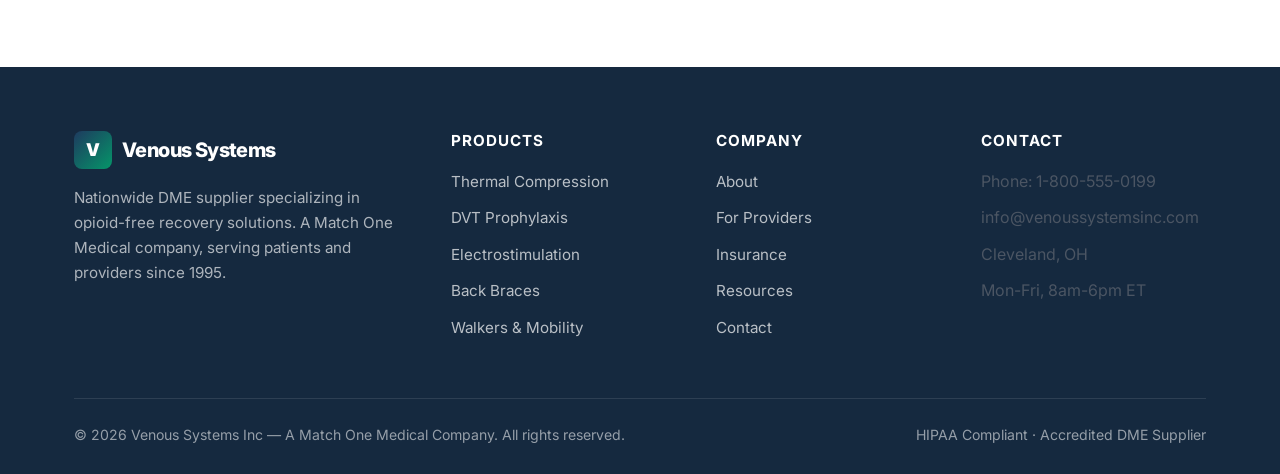
==== commit fca2f886: "Finalize site: premium CSS polish, SEO, favicon, WP redirects, trust badges - Upgraded CSS with back" ====
--- a/index.html
+++ b/index.html
@@ -15,12 +15,14 @@
 <meta property="og:title" content="Venous Systems Inc | Nationwide DME Supplier">
 <meta property="og:description" content="Opioid-free recovery solutions. Thermal compression, DVT prophylaxis, TENS/NMES, back braces, and walkers delivered nationwide.">
 <meta property="og:image" content="https://images.unsplash.com/photo-1581595220892-b0739db3ba8c?w=1200&q=80">
+<meta property="og:site_name" content="Venous Systems Inc">
 
 <meta name="twitter:card" content="summary_large_image">
 <meta name="twitter:title" content="Venous Systems Inc | Nationwide DME Supplier">
 <meta name="twitter:description" content="Opioid-free recovery solutions for patients and providers nationwide.">
 <meta name="twitter:image" content="https://images.unsplash.com/photo-1581595220892-b0739db3ba8c?w=1200&q=80">
 
+<link rel="icon" type="image/svg+xml" href="/favicon.svg">
 <link rel="preconnect" href="https://fonts.googleapis.com">
 <link rel="preconnect" href="https://fonts.gstatic.com" crossorigin>
 <link href="https://fonts.googleapis.com/css2?family=Inter:wght@400;500;600;700;800&display=swap" rel="stylesheet">
@@ -29,11 +31,11 @@
 <script type="application/ld+json">
 {
   "@context": "https://schema.org",
-  "@type": "MedicalBusiness",
+  "@type": "MedicalOrganization",
   "name": "Venous Systems Inc",
   "alternateName": "Venous Systems",
   "url": "https://venoussystemsinc.com",
-  "logo": "https://venoussystemsinc.com/images/logo.png",
+  "logo": "https://venoussystemsinc.com/favicon.svg",
   "description": "Nationwide durable medical equipment supplier specializing in thermal compression, DVT prophylaxis, electrostimulation, back braces, and walkers.",
   "foundingDate": "1995",
   "foundingLocation": {
@@ -55,7 +57,8 @@
   },
   "telephone": "+1-800-555-0199",
   "email": "info@venoussystemsinc.com",
-  "medicalSpecialty": ["Orthopedics", "Vascular", "PhysicalTherapy", "PainManagement"]
+  "medicalSpecialty": ["Orthopedics", "Vascular", "PhysicalTherapy", "PainManagement"],
+  "sameAs": []
 }
 </script>
 </head>
@@ -120,7 +123,39 @@
   </div>
 </div>
 
-<section class="section">
+<section class="trust-badges">
+  <div class="container trust-badges-inner">
+    <div class="trust-badge">
+      <div class="trust-badge-icon blue">
+        <svg width="24" height="24" fill="none" viewBox="0 0 24 24"><path d="M12 2L3 7v5c0 5.55 3.84 10.74 9 12 5.16-1.26 9-6.45 9-12V7l-9-5z" stroke="currentColor" stroke-width="2" stroke-linejoin="round"/><path d="M9 12l2 2 4-4" stroke="currentColor" stroke-width="2" stroke-linecap="round" stroke-linejoin="round"/></svg>
+      </div>
+      <div class="trust-badge-text">
+        <strong>Established 1995</strong>
+        <span>Three decades of trusted service</span>
+      </div>
+    </div>
+    <div class="trust-badge">
+      <div class="trust-badge-icon green">
+        <svg width="24" height="24" fill="none" viewBox="0 0 24 24"><path d="M12 2a10 10 0 100 20 10 10 0 000-20z" stroke="currentColor" stroke-width="2"/><path d="M2 12h20M12 2a15.3 15.3 0 014 10 15.3 15.3 0 01-4 10 15.3 15.3 0 01-4-10 15.3 15.3 0 014-10z" stroke="currentColor" stroke-width="2"/></svg>
+      </div>
+      <div class="trust-badge-text">
+        <strong>Nationwide Coverage</strong>
+        <span>Shipping to all 50 states</span>
+      </div>
+    </div>
+    <div class="trust-badge">
+      <div class="trust-badge-icon blue">
+        <svg width="24" height="24" fill="none" viewBox="0 0 24 24"><rect x="2" y="5" width="20" height="14" rx="2" stroke="currentColor" stroke-width="2"/><path d="M2 10h20" stroke="currentColor" stroke-width="2"/><path d="M6 15h4" stroke="currentColor" stroke-width="2" stroke-linecap="round"/></svg>
+      </div>
+      <div class="trust-badge-text">
+        <strong>Medicare Accepted</strong>
+        <span>Plus Medicaid, TRICARE, workers' comp</span>
+      </div>
+    </div>
+  </div>
+</section>
+
+<section class="section fade-in">
   <div class="container">
     <div class="section-header">
       <span class="eyebrow">Product Lines</span>
@@ -131,7 +166,7 @@
     <div class="product-grid">
       <a href="/products/thermal-compression/" class="product-card">
         <div class="product-card-image">
-          <img src="https://images.unsplash.com/photo-1532938911079-1b06ac7ceec7?w=600&q=80" alt="Thermal compression therapy device on a knee">
+          <img src="https://images.unsplash.com/photo-1532938911079-1b06ac7ceec7?w=600&q=80" alt="Thermal compression therapy device on a knee" loading="lazy">
         </div>
         <div class="product-card-body">
           <h3>Thermal Compression</h3>
@@ -142,7 +177,7 @@
 
       <a href="/products/dvt-prophylaxis/" class="product-card">
         <div class="product-card-image">
-          <img src="https://images.unsplash.com/photo-1559757175-5700dde675bc?w=600&q=80" alt="DVT prevention compression sleeves on a recovering patient">
+          <img src="https://images.unsplash.com/photo-1559757175-5700dde675bc?w=600&q=80" alt="DVT prevention compression sleeves on a recovering patient" loading="lazy">
         </div>
         <div class="product-card-body">
           <h3>DVT Prophylaxis</h3>
@@ -153,7 +188,7 @@
 
       <a href="/products/electrostimulation/" class="product-card">
         <div class="product-card-image">
-          <img src="https://images.unsplash.com/photo-1576091160550-2173dba999ef?w=600&q=80" alt="TENS electrostimulation electrodes for pain relief">
+          <img src="https://images.unsplash.com/photo-1576091160550-2173dba999ef?w=600&q=80" alt="TENS electrostimulation electrodes for pain relief" loading="lazy">
         </div>
         <div class="product-card-body">
           <h3>Electrostimulation</h3>
@@ -164,7 +199,7 @@
 
       <a href="/products/back-braces/" class="product-card">
         <div class="product-card-image">
-          <img src="https://images.unsplash.com/photo-1606101273945-e9eba91c0dc4?w=600&q=80" alt="Custom-fit lumbar back brace for spine support">
+          <img src="https://images.unsplash.com/photo-1606101273945-e9eba91c0dc4?w=600&q=80" alt="Custom-fit lumbar back brace for spine support" loading="lazy">
         </div>
         <div class="product-card-body">
           <h3>Back Braces</h3>
@@ -175,7 +210,7 @@
 
       <a href="/products/walkers/" class="product-card">
         <div class="product-card-image">
-          <img src="https://images.unsplash.com/photo-1559131397-f94da358f7ca?w=600&q=80" alt="Senior patient using a rollator walker for mobility support">
+          <img src="https://images.unsplash.com/photo-1559131397-f94da358f7ca?w=600&q=80" alt="Senior patient using a rollator walker for mobility support" loading="lazy">
         </div>
         <div class="product-card-body">
           <h3>Walkers & Mobility</h3>
@@ -186,7 +221,7 @@
 
       <a href="/products/" class="product-card">
         <div class="product-card-image">
-          <img src="https://images.unsplash.com/photo-1505751172876-fa1923c5c528?w=600&q=80" alt="Full catalog of durable medical equipment">
+          <img src="https://images.unsplash.com/photo-1505751172876-fa1923c5c528?w=600&q=80" alt="Full catalog of durable medical equipment" loading="lazy">
         </div>
         <div class="product-card-body">
           <h3>Full Catalog</h3>
@@ -198,10 +233,10 @@
   </div>
 </section>
 
-<section class="section section-alt">
+<section class="section section-alt fade-in">
   <div class="container">
     <div class="two-col">
-      <img src="https://images.unsplash.com/photo-1576091160399-112ba8d25d1d?w=800&q=80" alt="Clinician fitting a patient with recovery equipment">
+      <img src="https://images.unsplash.com/photo-1576091160399-112ba8d25d1d?w=800&q=80" alt="Clinician fitting a patient with recovery equipment" loading="lazy">
       <div>
         <span class="eyebrow">Why Venous Systems</span>
         <h2>The Opioid-Free Path to Recovery</h2>
@@ -213,7 +248,7 @@
   </div>
 </section>
 
-<section class="section">
+<section class="section fade-in">
   <div class="container">
     <div class="section-header">
       <span class="eyebrow">How We're Different</span>
@@ -224,7 +259,7 @@
       <div class="feature">
         <div class="feature-icon">1</div>
         <h3>Nationwide Coverage</h3>
-        <p>Direct-to-patient shipping in all 50 states, typically within 24–48 hours of approval.</p>
+        <p>Direct-to-patient shipping in all 50 states, typically within 24-48 hours of approval.</p>
       </div>
       <div class="feature">
         <div class="feature-icon">2</div>
@@ -255,7 +290,7 @@
   </div>
 </section>
 
-<section class="section section-alt">
+<section class="section section-alt fade-in">
   <div class="container">
     <div class="section-header">
       <span class="eyebrow">Coverage</span>
@@ -276,7 +311,7 @@
   </div>
 </section>
 
-<section class="section">
+<section class="section fade-in">
   <div class="container">
     <div class="cta-block">
       <h2>Ready to Get a Patient the Equipment They Need?</h2>
@@ -322,13 +357,13 @@
           <li>Phone: 1-800-555-0199</li>
           <li>info@venoussystemsinc.com</li>
           <li>Cleveland, OH</li>
-          <li>Mon–Fri, 8am–6pm ET</li>
+          <li>Mon-Fri, 8am-6pm ET</li>
         </ul>
       </div>
     </div>
     <div class="footer-bottom">
-      <span>© <span class="current-year">2026</span> Venous Systems Inc — A Match One Medical Company. All rights reserved.</span>
-      <span>HIPAA Compliant · Accredited DME Supplier</span>
+      <span>&copy; <span class="current-year">2026</span> Venous Systems Inc — A Match One Medical Company. All rights reserved.</span>
+      <span>HIPAA Compliant &middot; Accredited DME Supplier</span>
     </div>
   </div>
 </footer>
--- a/css/style.css
+++ b/css/style.css
@@ -17,6 +17,7 @@
   --shadow-sm: 0 1px 2px rgba(0,0,0,0.04);
   --shadow: 0 4px 12px rgba(0,0,0,0.06);
   --shadow-lg: 0 10px 30px rgba(0,0,0,0.08);
+  --shadow-xl: 0 20px 50px rgba(0,0,0,0.12);
   --radius: 8px;
   --radius-lg: 14px;
   --container: 1180px;
@@ -65,21 +66,41 @@
 ul, ol { margin: 0 0 1rem 1.25rem; color: var(--text-light); }
 li { margin-bottom: 0.4rem; }
 
+/* ---------- FADE-IN ON SCROLL ---------- */
+.fade-in {
+  opacity: 0;
+  transform: translateY(24px);
+  transition: opacity 0.7s ease, transform 0.7s ease;
+}
+
+.fade-in.visible {
+  opacity: 1;
+  transform: translateY(0);
+}
+
 /* ---------- HEADER ---------- */
 .header {
-  background: #fff;
-  border-bottom: 1px solid var(--border);
+  background: rgba(255,255,255,0.92);
+  backdrop-filter: blur(12px);
+  -webkit-backdrop-filter: blur(12px);
+  border-bottom: 1px solid rgba(229,231,235,0.7);
   position: sticky;
   top: 0;
   z-index: 100;
-  box-shadow: var(--shadow-sm);
+  box-shadow: 0 1px 3px rgba(0,0,0,0.04);
+  transition: box-shadow 0.3s, background 0.3s;
+}
+
+.header.scrolled {
+  box-shadow: 0 4px 20px rgba(0,0,0,0.08);
+  background: rgba(255,255,255,0.97);
 }
 
 .header-inner {
   display: flex;
   align-items: center;
   justify-content: space-between;
-  padding: 16px 0;
+  padding: 14px 24px;
 }
 
 .logo {
@@ -92,6 +113,8 @@
   letter-spacing: -0.03em;
 }
 
+.logo:hover { color: var(--primary); }
+
 .logo-mark {
   width: 38px;
   height: 38px;
@@ -103,6 +126,7 @@
   color: #fff;
   font-weight: 900;
   font-size: 1.1rem;
+  flex-shrink: 0;
 }
 
 .nav { display: flex; align-items: center; gap: 28px; }
@@ -112,9 +136,22 @@
   font-weight: 500;
   font-size: 0.95rem;
   position: relative;
+  transition: color 0.2s;
+}
+
+.nav a::after {
+  content: '';
+  position: absolute;
+  bottom: -4px;
+  left: 0;
+  width: 0;
+  height: 2px;
+  background: var(--accent);
+  transition: width 0.3s;
 }
 
 .nav a:hover { color: var(--primary); }
+.nav a:hover::after { width: 100%; }
 
 .nav .cta {
   background: var(--accent);
@@ -122,11 +159,16 @@
   padding: 10px 20px;
   border-radius: var(--radius);
   font-weight: 600;
-}
+  transition: background 0.2s, transform 0.2s, box-shadow 0.2s;
+}
+
+.nav .cta::after { display: none; }
 
 .nav .cta:hover {
   background: var(--accent-dark);
   color: #fff;
+  transform: translateY(-1px);
+  box-shadow: 0 4px 12px rgba(5,150,105,0.3);
 }
 
 .menu-toggle {
@@ -135,6 +177,7 @@
   border: none;
   cursor: pointer;
   padding: 8px;
+  z-index: 110;
 }
 
 .menu-toggle span {
@@ -143,7 +186,20 @@
   height: 2px;
   background: var(--primary);
   margin: 5px 0;
-  transition: 0.3s;
+  transition: transform 0.3s, opacity 0.3s;
+  border-radius: 2px;
+}
+
+.menu-toggle.active span:nth-child(1) {
+  transform: translateY(7px) rotate(45deg);
+}
+
+.menu-toggle.active span:nth-child(2) {
+  opacity: 0;
+}
+
+.menu-toggle.active span:nth-child(3) {
+  transform: translateY(-7px) rotate(-45deg);
 }
 
 /* ---------- BUTTONS ---------- */
@@ -153,7 +209,7 @@
   border-radius: var(--radius);
   font-weight: 600;
   font-size: 0.98rem;
-  transition: all 0.2s;
+  transition: all 0.25s;
   border: 2px solid transparent;
   cursor: pointer;
   text-align: center;
@@ -168,8 +224,8 @@
   background: var(--accent-dark);
   border-color: var(--accent-dark);
   color: #fff;
-  transform: translateY(-1px);
-  box-shadow: var(--shadow);
+  transform: translateY(-2px);
+  box-shadow: 0 6px 20px rgba(5,150,105,0.3);
 }
 
 .btn-outline {
@@ -178,9 +234,10 @@
   border-color: rgba(255,255,255,0.4);
 }
 .btn-outline:hover {
-  background: rgba(255,255,255,0.1);
+  background: rgba(255,255,255,0.12);
   border-color: #fff;
   color: #fff;
+  transform: translateY(-2px);
 }
 
 .btn-secondary {
@@ -191,13 +248,15 @@
 .btn-secondary:hover {
   background: var(--primary-dark);
   color: #fff;
+  transform: translateY(-2px);
+  box-shadow: 0 6px 20px rgba(30,58,95,0.3);
 }
 
 /* ---------- HERO ---------- */
 .hero {
-  background: linear-gradient(135deg, var(--primary) 0%, var(--primary-dark) 100%);
-  color: #fff;
-  padding: 80px 0 100px;
+  background: linear-gradient(135deg, var(--primary) 0%, var(--primary-dark) 60%, #0f2640 100%);
+  color: #fff;
+  padding: 90px 0 110px;
   position: relative;
   overflow: hidden;
 }
@@ -209,7 +268,18 @@
   right: -10%;
   width: 60%;
   height: 200%;
-  background: radial-gradient(circle, rgba(5,150,105,0.15) 0%, transparent 60%);
+  background: radial-gradient(circle, rgba(5,150,105,0.18) 0%, transparent 55%);
+  pointer-events: none;
+}
+
+.hero::after {
+  content: '';
+  position: absolute;
+  bottom: 0;
+  left: 0;
+  right: 0;
+  height: 120px;
+  background: linear-gradient(to top, rgba(15,38,64,0.4), transparent);
   pointer-events: none;
 }
 
@@ -219,6 +289,7 @@
   gap: 60px;
   align-items: center;
   position: relative;
+  z-index: 1;
 }
 
 .hero h1 { color: #fff; margin-bottom: 1.25rem; }
@@ -235,7 +306,8 @@
 .hero-image {
   border-radius: var(--radius-lg);
   overflow: hidden;
-  box-shadow: 0 20px 60px rgba(0,0,0,0.3);
+  box-shadow: 0 24px 64px rgba(0,0,0,0.35);
+  position: relative;
 }
 
 .hero-image img {
@@ -311,6 +383,77 @@
   font-weight: 500;
 }
 
+/* ---------- TRUST BADGES ---------- */
+.trust-badges {
+  padding: 48px 0;
+  background: var(--bg-alt);
+  border-top: 1px solid var(--border);
+  border-bottom: 1px solid var(--border);
+}
+
+.trust-badges-inner {
+  display: flex;
+  justify-content: center;
+  gap: 40px;
+  flex-wrap: wrap;
+}
+
+.trust-badge {
+  display: flex;
+  align-items: center;
+  gap: 14px;
+  padding: 16px 28px;
+  background: #fff;
+  border: 1px solid var(--border);
+  border-radius: var(--radius-lg);
+  box-shadow: var(--shadow-sm);
+  transition: transform 0.3s, box-shadow 0.3s;
+}
+
+.trust-badge:hover {
+  transform: translateY(-2px);
+  box-shadow: var(--shadow);
+}
+
+.trust-badge-icon {
+  width: 48px;
+  height: 48px;
+  border-radius: 12px;
+  display: flex;
+  align-items: center;
+  justify-content: center;
+  font-size: 1.5rem;
+  flex-shrink: 0;
+}
+
+.trust-badge-icon.blue {
+  background: rgba(30,58,95,0.1);
+  color: var(--primary);
+}
+
+.trust-badge-icon.green {
+  background: rgba(5,150,105,0.1);
+  color: var(--accent);
+}
+
+.trust-badge-text {
+  display: flex;
+  flex-direction: column;
+}
+
+.trust-badge-text strong {
+  font-size: 1rem;
+  font-weight: 700;
+  color: var(--primary);
+  line-height: 1.3;
+}
+
+.trust-badge-text span {
+  font-size: 0.82rem;
+  color: var(--muted);
+  font-weight: 500;
+}
+
 /* ---------- PRODUCT GRID ---------- */
 .product-grid {
   display: grid;
@@ -323,15 +466,15 @@
   border-radius: var(--radius-lg);
   overflow: hidden;
   box-shadow: var(--shadow);
-  transition: all 0.3s;
+  transition: all 0.35s cubic-bezier(0.25, 0.8, 0.25, 1);
   border: 1px solid var(--border);
   display: flex;
   flex-direction: column;
 }
 
 .product-card:hover {
-  transform: translateY(-4px);
-  box-shadow: var(--shadow-lg);
+  transform: translateY(-6px);
+  box-shadow: var(--shadow-xl);
   border-color: var(--accent);
 }
 
@@ -345,11 +488,11 @@
   width: 100%;
   height: 100%;
   object-fit: cover;
-  transition: transform 0.4s;
+  transition: transform 0.5s cubic-bezier(0.25, 0.8, 0.25, 1);
 }
 
 .product-card:hover .product-card-image img {
-  transform: scale(1.05);
+  transform: scale(1.07);
 }
 
 .product-card-body {
@@ -362,7 +505,10 @@
 .product-card h3 {
   margin-bottom: 0.5rem;
   font-size: 1.2rem;
-}
+  transition: color 0.2s;
+}
+
+.product-card:hover h3 { color: var(--accent); }
 
 .product-card p {
   font-size: 0.95rem;
@@ -380,12 +526,12 @@
 }
 
 .product-card .arrow-link::after {
-  content: '→';
-  transition: transform 0.2s;
+  content: '\2192';
+  transition: transform 0.3s;
 }
 
 .product-card:hover .arrow-link::after {
-  transform: translateX(4px);
+  transform: translateX(6px);
 }
 
 /* ---------- FEATURES ---------- */
@@ -397,7 +543,14 @@
 
 .feature {
   text-align: left;
-  padding: 8px;
+  padding: 24px;
+  border-radius: var(--radius-lg);
+  transition: background 0.3s, box-shadow 0.3s;
+}
+
+.feature:hover {
+  background: #fff;
+  box-shadow: var(--shadow);
 }
 
 .feature-icon {
@@ -412,6 +565,11 @@
   font-size: 1.5rem;
   margin-bottom: 16px;
   font-weight: 700;
+  transition: transform 0.3s;
+}
+
+.feature:hover .feature-icon {
+  transform: scale(1.08);
 }
 
 .feature h3 {
@@ -434,7 +592,12 @@
 
 .two-col img {
   border-radius: var(--radius-lg);
-  box-shadow: var(--shadow-lg);
+  box-shadow: var(--shadow-xl);
+  transition: transform 0.4s;
+}
+
+.two-col img:hover {
+  transform: scale(1.02);
 }
 
 .two-col h2 { margin-bottom: 1rem; }
@@ -454,28 +617,42 @@
   text-align: center;
   font-weight: 600;
   color: var(--primary);
-  transition: all 0.2s;
+  transition: all 0.25s;
 }
 
 .insurance-pill:hover {
   border-color: var(--accent);
   color: var(--accent);
-  transform: translateY(-2px);
+  transform: translateY(-3px);
   box-shadow: var(--shadow);
 }
 
 /* ---------- CTA BLOCK ---------- */
 .cta-block {
-  background: linear-gradient(135deg, var(--primary), var(--accent));
+  background: linear-gradient(135deg, var(--primary) 0%, #1a4a7a 50%, var(--accent) 100%);
   color: #fff;
   padding: 64px 48px;
   border-radius: var(--radius-lg);
   text-align: center;
+  position: relative;
+  overflow: hidden;
+}
+
+.cta-block::before {
+  content: '';
+  position: absolute;
+  top: -40%;
+  right: -10%;
+  width: 50%;
+  height: 180%;
+  background: radial-gradient(circle, rgba(255,255,255,0.06), transparent 60%);
+  pointer-events: none;
 }
 
 .cta-block h2 {
   color: #fff;
   margin-bottom: 1rem;
+  position: relative;
 }
 
 .cta-block p {
@@ -485,21 +662,24 @@
   max-width: 640px;
   margin-left: auto;
   margin-right: auto;
+  position: relative;
 }
 
 .cta-block .btn-primary {
   background: #fff;
   color: var(--primary);
   border-color: #fff;
+  position: relative;
 }
 .cta-block .btn-primary:hover {
   background: var(--bg-alt);
   color: var(--primary);
+  box-shadow: 0 6px 20px rgba(255,255,255,0.2);
 }
 
 /* ---------- PAGE HEADER ---------- */
 .page-header {
-  background: linear-gradient(135deg, var(--primary) 0%, var(--primary-dark) 100%);
+  background: linear-gradient(135deg, var(--primary) 0%, var(--primary-dark) 60%, #0f2640 100%);
   color: #fff;
   padding: 80px 0 60px;
   position: relative;
@@ -514,17 +694,19 @@
   pointer-events: none;
 }
 
-.page-header h1 { color: #fff; }
+.page-header h1 { color: #fff; position: relative; }
 .page-header p {
   color: rgba(255,255,255,0.85);
   font-size: 1.15rem;
   max-width: 720px;
+  position: relative;
 }
 
 .breadcrumb {
   font-size: 0.9rem;
   color: rgba(255,255,255,0.7);
   margin-bottom: 1rem;
+  position: relative;
 }
 .breadcrumb a { color: rgba(255,255,255,0.85); }
 .breadcrumb a:hover { color: #fff; }
@@ -674,12 +856,12 @@
   border: 1px solid var(--border);
   border-radius: var(--radius-lg);
   overflow: hidden;
-  transition: all 0.3s;
+  transition: all 0.35s cubic-bezier(0.25, 0.8, 0.25, 1);
 }
 
 .blog-card:hover {
-  transform: translateY(-4px);
-  box-shadow: var(--shadow-lg);
+  transform: translateY(-5px);
+  box-shadow: var(--shadow-xl);
   border-color: var(--accent);
 }
 
@@ -693,6 +875,11 @@
   width: 100%;
   height: 100%;
   object-fit: cover;
+  transition: transform 0.5s;
+}
+
+.blog-card:hover .blog-card-image img {
+  transform: scale(1.05);
 }
 
 .blog-card-body { padding: 24px; }
@@ -709,7 +896,10 @@
 .blog-card h3 {
   font-size: 1.15rem;
   margin-bottom: 0.6rem;
-}
+  transition: color 0.2s;
+}
+
+.blog-card:hover h3 { color: var(--accent); }
 
 .blog-card p {
   font-size: 0.95rem;
@@ -723,6 +913,12 @@
   border-radius: var(--radius);
   padding: 20px 24px;
   margin-bottom: 14px;
+  transition: border-color 0.3s, box-shadow 0.3s;
+}
+
+.faq-item:hover {
+  border-color: var(--accent);
+  box-shadow: var(--shadow);
 }
 
 .faq-item h3 {
@@ -741,7 +937,7 @@
   background: var(--primary-dark);
   color: rgba(255,255,255,0.75);
   padding: 64px 0 28px;
-  margin-top: 80px;
+  margin-top: 0;
 }
 
 .footer-grid {
@@ -765,6 +961,7 @@
 .footer a {
   color: rgba(255,255,255,0.7);
   font-size: 0.95rem;
+  transition: color 0.2s;
 }
 
 .footer a:hover { color: #fff; }
@@ -792,6 +989,8 @@
   .footer-grid { grid-template-columns: 1fr 1fr; gap: 32px; }
   .section { padding: 60px 0; }
   .hero { padding: 60px 0 70px; }
+  .trust-badges-inner { gap: 20px; }
+  .trust-badge { padding: 14px 20px; }
 }
 
 @media (max-width: 720px) {
@@ -802,25 +1001,30 @@
     top: 100%;
     left: 0;
     right: 0;
-    background: #fff;
+    background: rgba(255,255,255,0.98);
+    backdrop-filter: blur(12px);
+    -webkit-backdrop-filter: blur(12px);
     flex-direction: column;
     gap: 0;
     border-top: 1px solid var(--border);
-    box-shadow: var(--shadow);
+    box-shadow: 0 12px 32px rgba(0,0,0,0.1);
     padding: 12px 0;
   }
   .nav.open { display: flex; }
   .nav a {
     width: 100%;
-    padding: 12px 24px;
+    padding: 14px 24px;
     border-bottom: 1px solid var(--border);
   }
+  .nav a::after { display: none; }
   .nav .cta { margin: 12px 24px; text-align: center; }
   .form-grid { grid-template-columns: 1fr; }
   .footer-grid { grid-template-columns: 1fr; }
   .cta-block { padding: 44px 24px; }
   h1 { font-size: 2rem; }
   h2 { font-size: 1.5rem; }
+  .trust-badges-inner { flex-direction: column; align-items: center; gap: 12px; }
+  .trust-badge { width: 100%; max-width: 360px; }
 }
 
 @media (max-width: 480px) {
@@ -828,4 +1032,5 @@
   .hero-cta { flex-direction: column; }
   .hero-cta .btn { width: 100%; }
   .container { padding: 0 18px; }
-}
+  .header-inner { padding: 12px 18px; }
+}
